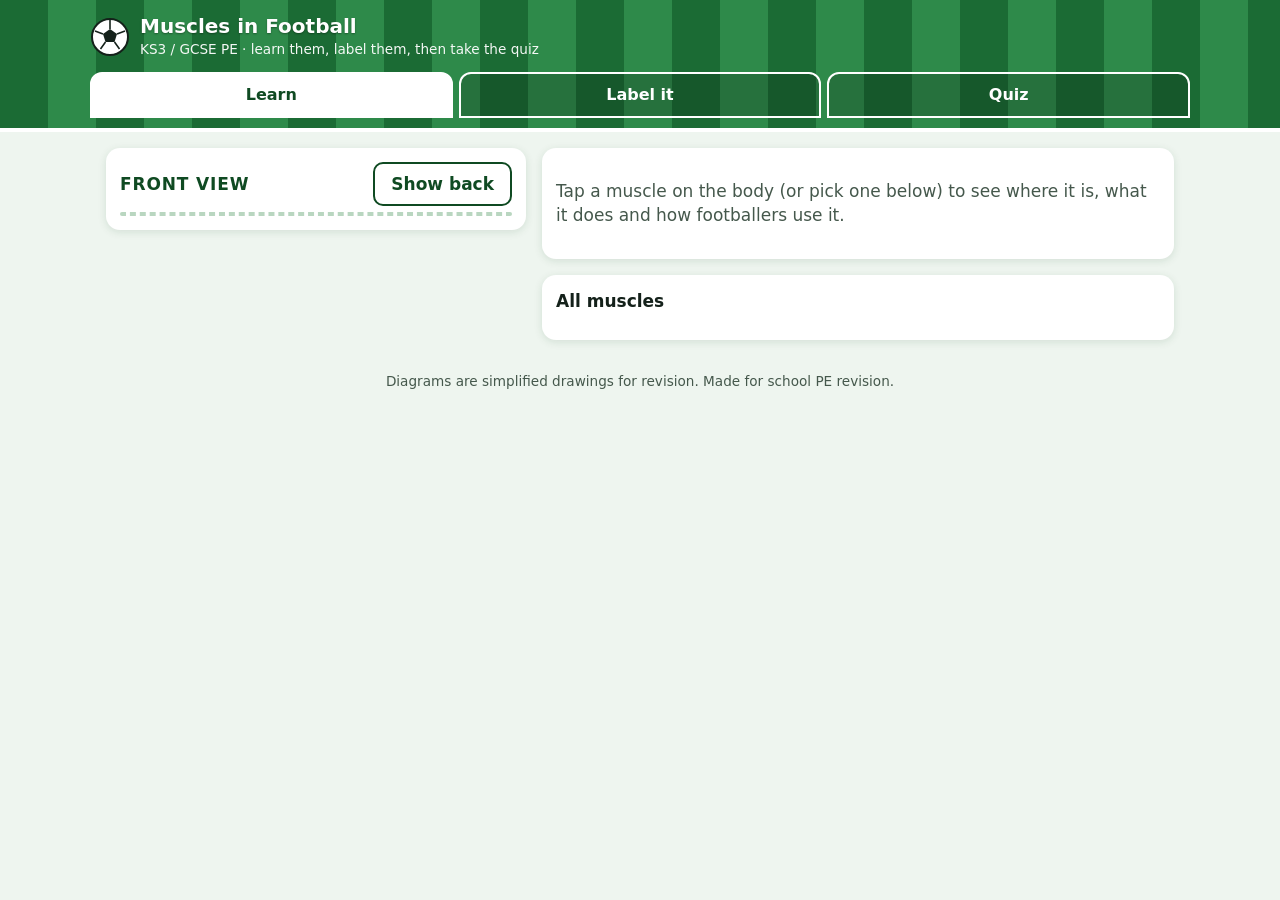
==== muscles-football-quiz/index.html @ 6f55fd4d "Add football muscles quiz" ====
<!DOCTYPE html>
<html lang="en-GB">
<head>
<meta charset="utf-8">
<meta name="viewport" content="width=device-width, initial-scale=1">
<title>Muscles in Football – Learn, Label & Quiz (KS3/GCSE PE)</title>
<style>
  :root{
    --pitch:#1b6b34; --pitch-dark:#0f4a22; --pitch-light:#2e8a4a; --line:#ffffff;
    --ink:#14211a; --muted:#45584c; --card:#ffffff; --bg:#eef5ef;
    --muscle:#d8735f; --muscle-stroke:#8f3a2b; --hover:#f0a08e;
    --sel:#ffd23f; --ok:#1f8a3b; --ok-bg:#dff3e4; --bad:#b3261e; --bad-bg:#fbe3e1;
    --focus:#1d4ed8; --radius:14px;
  }
  *{box-sizing:border-box}
  html,body{margin:0}
  body{font-family:system-ui,-apple-system,"Segoe UI",Roboto,Arial,sans-serif;color:var(--ink);background:var(--bg);line-height:1.45;font-size:17px}
  header{background:repeating-linear-gradient(90deg,var(--pitch) 0 48px,var(--pitch-light) 48px 96px);color:#fff;padding:14px 16px 10px;border-bottom:4px solid var(--line)}
  .brand{display:flex;align-items:center;gap:10px;max-width:1100px;margin:0 auto}
  .brand h1{font-size:1.25rem;margin:0;line-height:1.2;text-shadow:0 1px 2px rgba(0,0,0,.35)}
  .brand p{margin:2px 0 0;font-size:.85rem;opacity:.95}
  .ball{flex:none;width:40px;height:40px}
  nav[role=tablist]{display:flex;gap:6px;max-width:1100px;margin:12px auto 0}
  .tab{flex:1;min-height:46px;border:2px solid #fff;background:rgba(0,0,0,.18);color:#fff;font-weight:700;font-size:1rem;border-radius:12px 12px 0 0;cursor:pointer}
  .tab[aria-selected=true]{background:#fff;color:var(--pitch-dark)}
  main{max-width:1100px;margin:0 auto;padding:16px}
  .panel[hidden]{display:none}
  .layout{display:grid;gap:16px}
  @media (min-width:820px){.layout{grid-template-columns:minmax(300px,420px) 1fr;align-items:start}}
  .box{background:var(--card);border-radius:var(--radius);padding:14px;box-shadow:0 2px 8px rgba(15,74,34,.12)}
  .diagram-wrap{position:relative}
  .diagram-head{display:flex;justify-content:space-between;align-items:center;gap:8px;margin-bottom:6px}
  .view-label{font-weight:800;letter-spacing:.05em;text-transform:uppercase;color:var(--pitch-dark)}
  .diagram svg{width:100%;height:auto;max-height:68vh;display:block;margin:0 auto;touch-action:manipulation}
  .diagram{background:radial-gradient(circle at 50% 45%,#f7fbf7 0 55%,#e3efe5 100%);border-radius:12px;border:2px dashed #b9d6c0}
  .body-outline{fill:#f3dcc8;stroke:#7a5a45;stroke-width:1.6;stroke-linejoin:round}
  .detail{fill:none;stroke:#7a5a45;stroke-width:1;opacity:.6}
  .muscle{cursor:pointer;outline:none}
  .muscle path,.muscle ellipse{fill:var(--muscle);stroke:var(--muscle-stroke);stroke-width:1.3;transition:fill .15s}
  @media (hover:hover){.muscle:hover path,.muscle:hover ellipse{fill:var(--hover)}}
  .muscle:focus-visible path,.muscle:focus-visible ellipse{stroke:var(--focus);stroke-width:3}
  .muscle.selected path,.muscle.selected ellipse{fill:var(--sel);stroke:#7a5b00;stroke-width:2.2}
  .muscle.correct path,.muscle.correct ellipse{fill:#3fbf63;stroke:#0d5a23;stroke-width:2.4}
  .muscle.wrong path,.muscle.wrong ellipse{fill:#e5534b;stroke:#6e130e;stroke-width:2.4}
  .muscle.reveal path,.muscle.reveal ellipse{fill:#3fbf63;stroke:#0d5a23;stroke-width:2.4;animation:pulse 1s ease-in-out 3}
  @keyframes pulse{50%{stroke-width:5;stroke:#ffd23f}}
  button{font:inherit}
  .btn{min-height:44px;padding:8px 16px;border-radius:10px;border:2px solid var(--pitch-dark);background:var(--pitch);color:#fff;font-weight:700;cursor:pointer}
  .btn:hover{background:var(--pitch-dark)}
  .btn.secondary{background:#fff;color:var(--pitch-dark)}
  .btn.secondary:hover{background:#e6f2e9}
  .btn[hidden]{display:none}
  :focus-visible{outline:3px solid var(--focus);outline-offset:2px}
  .chips{display:flex;flex-wrap:wrap;gap:8px;margin-top:12px}
  .chip{min-height:44px;padding:6px 12px;border-radius:999px;border:2px solid #b9d6c0;background:#fff;color:var(--ink);font-weight:600;cursor:pointer}
  .chip[aria-pressed=true]{background:var(--sel);border-color:#7a5b00}
  .card-name{margin:0 0 4px;font-size:1.45rem;color:var(--pitch-dark)}
  .card-sub{margin:0 0 10px;color:var(--muted);font-size:.9rem}
  dl.facts{margin:0;display:grid;gap:10px}
  dl.facts dt{font-weight:800;font-size:.8rem;text-transform:uppercase;letter-spacing:.05em;color:var(--muted)}
  dl.facts dd{margin:0}
  .football{background:#e8f5ec;border-left:5px solid var(--pitch);padding:8px 10px;border-radius:8px}
  .placeholder{color:var(--muted)}
  .prompt{font-size:1.3rem;margin:0 0 8px}
  .prompt strong{color:var(--pitch-dark)}
  .feedback{min-height:3em;padding:10px;border-radius:10px;margin:10px 0;font-weight:600}
  .feedback[data-result=correct]{background:var(--ok-bg);color:#0d4f1f}
  .feedback[data-result=wrong]{background:var(--bad-bg);color:#7d1711}
  .scoreline{display:flex;justify-content:space-between;align-items:center;gap:8px;flex-wrap:wrap;font-weight:700}
  .progress{height:14px;background:#d7e7db;border-radius:999px;overflow:hidden;margin:6px 0 14px}
  .progress > div{height:100%;width:0;background:linear-gradient(90deg,var(--pitch),#55c271);transition:width .3s}
  #qText{font-size:1.2rem;margin:4px 0 14px}
  #qOptions{display:grid;gap:10px}
  .opt{text-align:left;min-height:52px;padding:10px 14px;border:2px solid #b9d6c0;border-radius:12px;background:#fff;color:var(--ink);font-weight:600;cursor:pointer;font-size:1rem}
  .opt:hover:not(:disabled){border-color:var(--pitch);background:#f1f8f3}
  .opt:disabled{cursor:default}
  .opt.correct{background:var(--ok-bg);border-color:var(--ok);color:#0d4f1f}
  .opt.correct::after{content:"  ✔"}
  .opt.wrong{background:var(--bad-bg);border-color:var(--bad);color:#7d1711}
  .opt.wrong::after{content:"  ✘"}
  .explain{margin-top:12px;padding:10px;border-radius:10px;background:#f4f7f5;border-left:5px solid var(--pitch)}
  .explain[hidden]{display:none}
  .actions{display:flex;gap:10px;flex-wrap:wrap;margin-top:12px}
  .big-score{font-size:2.6rem;font-weight:900;color:var(--pitch-dark);margin:4px 0}
  .review-item{border:1px solid #d7e7db;border-radius:10px;padding:10px;margin:8px 0;background:#fbfdfb}
  .review-item p{margin:4px 0}
  .best{font-size:.95rem;color:var(--muted);font-weight:600}
  footer{text-align:center;color:var(--muted);font-size:.85rem;padding:16px}
  .sr-only{position:absolute;width:1px;height:1px;overflow:hidden;clip:rect(0 0 0 0);white-space:nowrap}
  @media (prefers-reduced-motion:reduce){*{animation:none!important;transition:none!important}}
</style>
</head>
<body>
<header>
  <div class="brand">
    <svg class="ball" viewBox="0 0 40 40" aria-hidden="true"><circle cx="20" cy="20" r="18" fill="#fff" stroke="#14211a" stroke-width="2"/><polygon points="20,12 27,17 24.5,25 15.5,25 13,17" fill="#14211a"/><path d="M20 12V3M27 17l8-3M24.5 25l5 7M15.5 25l-5 7M13 17l-8-3" stroke="#14211a" stroke-width="1.6"/></svg>
    <div>
      <h1>Muscles in Football</h1>
      <p>KS3 / GCSE PE · learn them, label them, then take the quiz</p>
    </div>
  </div>
  <nav role="tablist" aria-label="Mode">
    <button class="tab" role="tab" id="tab-learn" aria-controls="panel-learn" aria-selected="true">Learn</button>
    <button class="tab" role="tab" id="tab-label" aria-controls="panel-label" aria-selected="false" tabindex="-1">Label it</button>
    <button class="tab" role="tab" id="tab-quiz" aria-controls="panel-quiz" aria-selected="false" tabindex="-1">Quiz</button>
  </nav>
</header>

<main>
  <!-- LEARN -->
  <section class="panel" id="panel-learn" role="tabpanel" aria-labelledby="tab-learn">
    <div class="layout">
      <div class="box diagram-wrap">
        <div class="diagram-head">
          <span class="view-label" data-role="viewLabel">Front view</span>
          <button class="btn secondary" data-role="viewToggle" aria-pressed="false">Show back</button>
        </div>
        <div class="diagram" data-role="diagram"></div>
      </div>
      <div>
        <div class="box" id="infoCard" aria-live="polite">
          <p class="placeholder">Tap a muscle on the body (or pick one below) to see where it is, what it does and how footballers use it.</p>
        </div>
        <div class="box" style="margin-top:16px">
          <strong>All muscles</strong>
          <div class="chips" id="chips"></div>
        </div>
      </div>
    </div>
  </section>

  <!-- LABEL -->
  <section class="panel" id="panel-label" role="tabpanel" aria-labelledby="tab-label" hidden>
    <div class="layout">
      <div class="box diagram-wrap">
        <div class="diagram-head">
          <span class="view-label" data-role="viewLabel">Front view</span>
          <button class="btn secondary" data-role="viewToggle" aria-pressed="false">Show back</button>
        </div>
        <div class="diagram" data-role="diagram"></div>
      </div>
      <div class="box">
        <p class="prompt">Tap the: <strong id="labelTarget" data-target=""></strong></p>
        <div class="feedback" id="labelFeedback" aria-live="polite" data-result="">Find it on the body. Switch between front and back if you need to.</div>
        <div class="scoreline"><span>Score: <span id="labelScore">0 / 0</span></span>
          <button class="btn" id="labelNext" hidden>Next muscle ▶</button></div>
      </div>
    </div>
  </section>

  <!-- QUIZ -->
  <section class="panel" id="panel-quiz" role="tabpanel" aria-labelledby="tab-quiz" hidden>
    <div class="box" id="qRun">
      <div class="scoreline"><span id="qCount">Question 1 of 15</span><span class="best" id="bestScore">Best: none yet</span></div>
      <div class="progress" id="qProgress" role="progressbar" aria-label="Quiz progress" aria-valuemin="0" aria-valuemax="15" aria-valuenow="0"><div></div></div>
      <h2 id="qText" tabindex="-1"></h2>
      <div id="qOptions" role="group" aria-labelledby="qText"></div>
      <div class="explain" id="qExplain" aria-live="polite" hidden></div>
      <div class="actions"><button class="btn" id="qNext" hidden>Next ▶</button></div>
    </div>
    <div class="box" id="qResults" hidden>
      <h2 style="margin:0">Full time! ⚽</h2>
      <div class="big-score" id="qFinalScore" data-score="0">0 / 15</div>
      <p id="qMessage"></p>
      <p class="best" id="bestScoreResults"></p>
      <div class="actions"><button class="btn" id="qRetry">Play again (new questions)</button></div>
      <h3>Ones to review</h3>
      <div id="qReview"></div>
    </div>
  </section>
</main>
<footer>Diagrams are simplified drawings for revision. Made for school PE revision.</footer>

<script>
(function(){
"use strict";

/* ---------- Data ---------- */
var MUSCLES = {
  deltoid:{name:"Deltoid", views:["front","back"],
    location:"The rounded cap of the shoulder. The front (anterior) part is seen from the front; the back is the posterior deltoid.",
    action:"Abducts the arm at the shoulder (lifts it out to the side). The front part also flexes the shoulder (arm forwards and up); the posterior deltoid extends it (pulls the arm back).",
    football:"A goalkeeper raises their arms up to catch or tip a high cross over the bar. The posterior deltoid pulls the arms back behind the head to wind up a throw-in.",
    pair:"Latissimus dorsi (abduction / adduction at the shoulder)"},
  pecs:{name:"Pectorals", views:["front"],
    location:"The chest, across the front of the ribcage.",
    action:"Adducts the arm at the shoulder and brings it across the chest (horizontal flexion).",
    football:"A goalkeeper sweeps an arm across their body to palm a shot away,.",
    pair:null},
  biceps:{name:"Biceps", views:["front"],
    location:"The front of the upper arm.",
    action:"Flexes the elbow (bends the arm).",
    football:"A goalkeeper bends the elbows to pull a caught ball safely into the chest.",
    pair:"Triceps (at the elbow)"},
  triceps:{name:"Triceps", views:["back"],
    location:"The back of the upper arm.",
    action:"Extends the elbow (straightens the arm).",
    football:"Straightening the arms to release a throw-in, or a goalkeeper pushing the ball out to a defender.",
    pair:"Biceps (at the elbow)"},
  lats:{name:"Latissimus dorsi", views:["back"],
    location:"The large muscle on the sides of the back, below the armpits.",
    action:"Adducts and extends the arm at the shoulder (pulls the arm down and back towards the body).",
    football:"On a long throw-in, the lats pull the arms powerfully down and forwards from behind the head to launch the ball.",
    pair:"Deltoid (adduction / abduction at the shoulder)"},
  glutes:{name:"Gluteals", views:["back"],
    location:"The buttocks, at the back of the hip.",
    action:"Extends the hip (moves the leg backwards).",
    football:"Driving each leg back hard when sprinting after a through ball, and when jumping.",
    pair:"Hip flexors (at the hip)"},
  quads:{name:"Quadriceps", views:["front"],
    location:"The front of the thigh (a group of four muscles).",
    action:"Extends the knee (straightens the leg).",
    football:"Straightening the knee to strike the ball when shooting or passing; also extending the knees to jump for a header.",
    pair:"Hamstrings (at the knee)"},
  hamstrings:{name:"Hamstrings", views:["back"],
    location:"The back of the thigh (a group of three muscles).",
    action:"Flexes the knee (bends the leg). They also help extend the hip.",
    football:"Bending the knee to take the leg back in the backswing before a kick, and pulling the leg through when sprinting.",
    pair:"Quadriceps (at the knee)"},
  gastrocnemius:{name:"Gastrocnemius", views:["back"],
    location:"The back of the lower leg – the calf.",
    action:"Plantar flexion of the ankle (points the toes / pushes up onto tiptoes).",
    football:"Pushing up off the toes to jump for a header, and pushing off the ground with each stride when sprinting.",
    pair:"Tibialis anterior (at the ankle)"}
};
var ORDER = ["deltoid","pecs","biceps","triceps","lats","glutes","quads","hamstrings","gastrocnemius"];

/* Each question: q, a (correct), w (3 wrong), e (explanation), t (type) */
var BANK = [
  {t:"location",q:"Which muscle group is found at the front of the thigh?",a:"Quadriceps",w:["Hamstrings","Gastrocnemius","Gluteals"],e:"The quadriceps are the four muscles at the front of the thigh. The hamstrings are at the back."},
  {t:"location",q:"Where are the hamstrings?",a:"The back of the thigh",w:["The front of the thigh","The back of the lower leg","The back of the upper arm"],e:"The hamstrings run down the back of the thigh, from the hip to just below the knee."},
  {t:"location",q:"The gastrocnemius is found in the…",a:"Calf (back of the lower leg)",w:["Front of the shin","Back of the thigh","Buttocks"],e:"The gastrocnemius is the main calf muscle at the back of the lower leg."},
  {t:"location",q:"Which muscle forms the rounded cap of the shoulder?",a:"Deltoid",w:["Pectorals","Latissimus dorsi","Triceps"],e:"The deltoid covers the shoulder joint. Its back part is the posterior deltoid."},
  {t:"location",q:"Where are the triceps?",a:"The back of the upper arm",w:["The front of the upper arm","The top of the shoulder","The forearm"],e:"Triceps are at the back of the upper arm; biceps are at the front."},
  {t:"location",q:"Where is the latissimus dorsi?",a:"The sides of the back, below the armpits",w:["The chest","The front of the stomach","The back of the thigh"],e:"The ‘lats’ are the big, wide muscles on the sides of the back."},
  {t:"location",q:"Which muscle group is found in the chest?",a:"Pectorals",w:["Latissimus dorsi","Deltoid","Gluteals"],e:"The pectorals (‘pecs’) cover the front of the chest."},
  {t:"location",q:"The gluteals are located in the…",a:"Buttocks (back of the hip)",w:["Back of the knee","Lower stomach","Front of the thigh"],e:"The gluteals make up the buttocks and act on the hip joint."},
  {t:"location",q:"Which muscle is at the front of the upper arm?",a:"Biceps",w:["Triceps","Deltoid","Pectorals"],e:"The biceps are at the front of the upper arm."},
  {t:"location",q:"Which of these muscles can you see on the BACK view of the body?",a:"Hamstrings",w:["Quadriceps","Pectorals","Biceps"],e:"Hamstrings are at the back of the thigh. Quads, pecs and biceps are all on the front."},
  {t:"action",q:"What is the main action of the quadriceps?",a:"Extending (straightening) the knee",w:["Flexing (bending) the knee","Plantar flexion of the ankle","Extending the hip"],e:"The quadriceps extend the knee. The hamstrings do the opposite – they flex it."},
  {t:"action",q:"What is the main action of the hamstrings?",a:"Flexing (bending) the knee",w:["Extending the knee","Abducting the arm","Plantar flexion of the ankle"],e:"The hamstrings flex the knee (and help extend the hip)."},
  {t:"action",q:"Which movement does the gastrocnemius cause at the ankle?",a:"Plantar flexion (pointing the toes)",w:["Dorsiflexion (pulling the toes up)","Flexion of the hip","Extension of the elbow"],e:"The gastrocnemius plantar flexes the ankle. Tibialis anterior does dorsiflexion."},
  {t:"action",q:"What is the main action of the biceps?",a:"Flexing the elbow",w:["Extending the elbow","Extending the knee","Abducting the shoulder"],e:"The biceps bend (flex) the arm at the elbow."},
  {t:"action",q:"What is the main action of the triceps?",a:"Extending the elbow",w:["Flexing the elbow","Flexing the knee","Adducting the shoulder"],e:"The triceps straighten (extend) the arm at the elbow."},
  {t:"action",q:"What is the main action of the gluteals?",a:"Extending the hip (moving the leg backwards)",w:["Flexing the hip","Flexing the elbow","Plantar flexion of the ankle"],e:"The gluteals extend the hip, driving the leg backwards."},
  {t:"action",q:"What is the main action of the deltoid?",a:"Abducting the arm at the shoulder (lifting it out to the side)",w:["Flexing the elbow","Extending the knee","Extending the hip"],e:"The deltoid abducts the arm. Its front part flexes the shoulder and its posterior part extends it."},
  {t:"action",q:"What does the latissimus dorsi do?",a:"Adducts and extends the arm at the shoulder",w:["Abducts the arm at the shoulder","Flexes the elbow","Extends the hip"],e:"The lats pull the arm down and back towards the body (adduction and extension)."},
  {t:"action",q:"What do the pectorals do?",a:"Adduct the arm and bring it across the chest",w:["Extend the elbow","Abduct the arm","Extend the hip"],e:"The pectorals adduct the arm and bring it across the chest (horizontal flexion)."},
  {t:"action",q:"Which muscle works as an antagonistic pair with the quadriceps at the knee?",a:"Hamstrings",w:["Gastrocnemius","Gluteals","Biceps"],e:"Quadriceps and hamstrings are an antagonistic pair: one contracts while the other relaxes."},
  {t:"action",q:"Which muscle works as an antagonistic pair with the biceps at the elbow?",a:"Triceps",w:["Deltoid","Pectorals","Latissimus dorsi"],e:"Biceps flex the elbow and triceps extend it – a classic antagonistic pair."},
  {t:"football",q:"A striker shoots and the leg straightens at the knee to hit the ball. Which muscle is the main mover (agonist)?",a:"Quadriceps",w:["Hamstrings","Gastrocnemius","Biceps"],e:"The quadriceps contract to extend the knee as the foot strikes the ball."},
  {t:"football",q:"Before kicking, a player bends the knee to swing the leg back. Which muscle does this?",a:"Hamstrings",w:["Quadriceps","Gluteals","Pectorals"],e:"The hamstrings flex the knee in the backswing / preparation phase."},
  {t:"football",q:"A defender pushes up off their toes to jump for a header. Which muscle causes the plantar flexion?",a:"Gastrocnemius",w:["Quadriceps","Hamstrings","Latissimus dorsi"],e:"The gastrocnemius plantar flexes the ankle to push off the ground."},
  {t:"football",q:"A winger sprints after a through ball, driving each leg back at the hip. Which muscle extends the hip?",a:"Gluteals",w:["Quadriceps","Pectorals","Biceps"],e:"The gluteals extend the hip, powering the leg backwards in each stride."},
  {t:"football",q:"On a long throw-in, which muscle pulls the arms down and forwards from behind the head?",a:"Latissimus dorsi",w:["Biceps","Gastrocnemius","Deltoid"],e:"The lats extend and adduct the shoulder, pulling the arms down and forwards to release the ball."},
  {t:"football",q:"As a throw-in is released, the elbows straighten. Which muscle extends the elbows?",a:"Triceps",w:["Biceps","Pectorals","Hamstrings"],e:"The triceps extend the elbow to push the ball away."},
  {t:"football",q:"A goalkeeper catches the ball and bends the elbows to pull it into the chest. Which muscle flexes the elbows?",a:"Biceps",w:["Triceps","Deltoid","Latissimus dorsi"],e:"The biceps flex the elbow to bring the ball in safely."},
  {t:"football",q:"A goalkeeper lifts their arms up and out to reach a high cross. Which shoulder muscle does this?",a:"Deltoid",w:["Latissimus dorsi","Biceps","Gluteals"],e:"The deltoid abducts and flexes the shoulder to raise the arms."},
  {t:"football",q:"A goalkeeper sweeps an arm across their body to palm a shot away. Which muscle brings the arm across the chest?",a:"Pectorals",w:["Triceps","Latissimus dorsi","Gastrocnemius"],e:"The pectorals adduct the arm and bring it across the chest (horizontal flexion)."},
  {t:"football",q:"A player jumps for a header and straightens the knees to take off. Which muscle extends the knees?",a:"Quadriceps",w:["Hamstrings","Biceps","Pectorals"],e:"The quadriceps extend the knees to drive the body upwards."},
  {t:"football",q:"When a player kicks, the quadriceps contract to extend the knee. What role do the hamstrings play?",a:"Antagonist – they relax and lengthen",w:["Agonist – they contract to extend the knee","They plantar flex the ankle","They abduct the hip"],e:"In an antagonistic pair, the antagonist (hamstrings) relaxes while the agonist (quadriceps) contracts."},
  {t:"football",q:"Which muscle pulls the arms back behind the head to wind up a throw-in?",a:"Posterior deltoid",w:["Pectorals","Biceps","Quadriceps"],e:"The posterior (back) part of the deltoid extends the shoulder, taking the arms back."}
];
var QUIZ_LEN = 15;
var BEST_KEY = "mfq-best-v1";

/* ---------- SVG diagram ---------- */
var MIRROR = ' transform="matrix(-1 0 0 1 200 0)"';
var OUTLINE =
  '<circle class="body-outline" cx="100" cy="38" r="24"/>' +
  '<path class="body-outline" d="M90,58 L110,58 L112,80 L88,80 Z"/>' +
  '<path class="body-outline" d="M70,78 Q100,70 130,78 L144,90 L138,150 L130,200 L134,232 L66,232 L70,200 L62,150 L56,90 Z"/>' +
  '<path class="body-outline" d="M58,84 L40,96 L30,170 L22,240 L36,244 L44,174 L60,124 Z"/>' +
  '<path class="body-outline"' + MIRROR + ' d="M58,84 L40,96 L30,170 L22,240 L36,244 L44,174 L60,124 Z"/>' +
  '<ellipse class="body-outline" cx="28" cy="254" rx="9" ry="12"/>' +
  '<ellipse class="body-outline" cx="172" cy="254" rx="9" ry="12"/>' +
  '<path class="body-outline" d="M66,226 L99,230 L98,300 L94,380 L93,418 L75,418 L72,380 L65,300 Z"/>' +
  '<path class="body-outline"' + MIRROR + ' d="M66,226 L99,230 L98,300 L94,380 L93,418 L75,418 L72,380 L65,300 Z"/>' +
  '<ellipse class="body-outline" cx="82" cy="426" rx="13" ry="7"/>' +
  '<ellipse class="body-outline" cx="118" cy="426" rx="13" ry="7"/>';

var SHAPES = {
  deltoid:'<ellipse cx="55" cy="97" rx="11" ry="15" transform="rotate(20 55 97)"/>',
  pecs:'<path d="M72,98 Q86,92 98,98 L98,128 Q84,135 70,124 Z"/>',
  biceps:'<ellipse cx="44" cy="140" rx="8" ry="22" transform="rotate(10 44 140)"/>',
  triceps:'<ellipse cx="44" cy="140" rx="8" ry="22" transform="rotate(10 44 140)"/>',
  lats:'<path d="M66,116 Q82,122 97,140 L97,186 Q84,190 73,196 L67,152 Z"/>',
  glutes:'<path d="M69,206 Q84,198 98,206 L98,242 Q84,252 69,242 Z"/>',
  quads:'<path d="M70,240 L98,242 L96,300 L90,330 L76,330 L69,300 Z"/>',
  hamstrings:'<path d="M70,256 L98,256 L96,305 L90,330 L76,330 L69,302 Z"/>',
  gastrocnemius:'<ellipse cx="83" cy="362" rx="10" ry="24"/>'
};
// Left-side shape plus a mirrored copy for the right side.
function pairShape(id){
  var s = SHAPES[id];
  return '<g class="muscle" data-muscle="'+id+'" tabindex="0" role="button" aria-label="'+MUSCLES[id].name+'">' +
    s + '<g'+MIRROR+'>'+s+'</g></g>';
}
function buildSVG(view){
  var ids = ORDER.filter(function(id){ return MUSCLES[id].views.indexOf(view) !== -1; });
  var details = view === "front"
    ? '<path class="detail" d="M92,40 Q100,46 108,40"/><circle cx="91" cy="32" r="2" fill="#7a5a45"/><circle cx="109" cy="32" r="2" fill="#7a5a45"/><path class="detail" d="M100,140 L100,196"/>'
    : '<path class="detail" d="M100,82 L100,204"/><path class="detail" d="M80,24 Q100,10 120,24"/>';
  var title = view === "front" ? "Front view of the body" : "Back view of the body";
  return '<svg viewBox="0 0 200 440" data-view="'+view+'" role="group" aria-label="'+title+'">' +
    '<title>'+title+'</title>' + OUTLINE + details +
    ids.map(pairShape).join("") + '</svg>';
}

/* ---------- Helpers ---------- */
function $(sel, root){ return (root||document).querySelector(sel); }
function $all(sel, root){ return Array.prototype.slice.call((root||document).querySelectorAll(sel)); }
function shuffle(arr){ var a = arr.slice(); for (var i=a.length-1;i>0;i--){ var j=Math.floor(Math.random()*(i+1)); var t=a[i]; a[i]=a[j]; a[j]=t; } return a; }
function esc(s){ return String(s).replace(/[&<>"']/g, function(c){ return {"&":"&","<":"<",">":">",'"':""","'":"&#39;"}[c]; }); }

/* ---------- Diagram component ---------- */
function Diagram(panel, onPick){
  this.panel = panel; this.onPick = onPick; this.view = "front";
  this.host = $('[data-role=diagram]', panel);
  this.toggle = $('[data-role=viewToggle]', panel);
  this.label = $('[data-role=viewLabel]', panel);
  var self = this;
  this.toggle.addEventListener("click", function(){ self.setView(self.view === "front" ? "back" : "front"); });
  this.host.addEventListener("click", function(ev){
    var g = ev.target.closest && ev.target.closest(".muscle");
    if (g) self.onPick(g.getAttribute("data-muscle"), g);
  });
  this.host.addEventListener("keydown", function(ev){
    if (ev.key !== "Enter" && ev.key !== " " && ev.key !== "Spacebar") return;
    var g = ev.target.closest && ev.target.closest(".muscle");
    if (g){ ev.preventDefault(); self.onPick(g.getAttribute("data-muscle"), g); }
  });
  this.render();
}
Diagram.prototype.render = function(){
  this.host.innerHTML = buildSVG(this.view);
  var back = this.view === "back";
  this.toggle.setAttribute("aria-pressed", back ? "true" : "false");
  this.toggle.textContent = back ? "Show front" : "Show back";
  this.label.textContent = back ? "Back view" : "Front view";
  if (this.afterRender) this.afterRender();
};
Diagram.prototype.setView = function(v){ if (v !== this.view){ this.view = v; this.render(); } };
Diagram.prototype.region = function(id){ return $('.muscle[data-muscle="'+id+'"]', this.host); };
Diagram.prototype.clearMarks = function(){ $all(".muscle", this.host).forEach(function(g){ g.classList.remove("selected","correct","wrong","reveal"); }); };

/* ---------- Tabs ---------- */
var tabs = $all('[role=tab]');
function selectTab(tab, focus){
  tabs.forEach(function(t){
    var on = t === tab;
    t.setAttribute("aria-selected", on ? "true" : "false");
    t.tabIndex = on ? 0 : -1;
    document.getElementById(t.getAttribute("aria-controls")).hidden = !on;
  });
  if (focus) tab.focus();
  if (tab.id === "tab-quiz" && !quiz.started) quiz.start();
  if (tab.id === "tab-label" && !label.target) label.next();
}
tabs.forEach(function(t, i){
  t.addEventListener("click", function(){ selectTab(t); });
  t.addEventListener("keydown", function(ev){
    var n = null;
    if (ev.key === "ArrowRight") n = tabs[(i+1)%tabs.length];
    else if (ev.key === "ArrowLeft") n = tabs[(i-1+tabs.length)%tabs.length];
    else if (ev.key === "Home") n = tabs[0];
    else if (ev.key === "End") n = tabs[tabs.length-1];
    if (n){ ev.preventDefault(); selectTab(n, true); }
  });
});

/* ---------- Learn ---------- */
var learn = { selected:null };
var infoCard = $("#infoCard");
var chipsHost = $("#chips");
ORDER.forEach(function(id){
  var b = document.createElement("button");
  b.className = "chip"; b.type = "button"; b.textContent = MUSCLES[id].name;
  b.setAttribute("data-muscle", id); b.setAttribute("aria-pressed","false");
  b.addEventListener("click", function(){
    var m = MUSCLES[id];
    if (m.views.indexOf(learnDiagram.view) === -1) learnDiagram.setView(m.views[0]);
    learn.show(id);
  });
  chipsHost.appendChild(b);
});
learn.show = function(id){
  var m = MUSCLES[id]; learn.selected = id;
  learnDiagram.clearMarks();
  var g = learnDiagram.region(id); if (g) g.classList.add("selected");
  $all(".chip", chipsHost).forEach(function(c){ c.setAttribute("aria-pressed", c.getAttribute("data-muscle") === id ? "true" : "false"); });
  var sub = id === "deltoid"
    ? (learnDiagram.view === "back" ? "Shown here: posterior (back) deltoid · also on the front view" : "Shown here: front (anterior) deltoid · posterior deltoid on the back view")
    : "Seen on the " + m.views[0] + " view";
  infoCard.innerHTML =
    '<h2 class="card-name">'+esc(id === "deltoid" && learnDiagram.view === "back" ? "Deltoid (posterior)" : m.name)+'</h2>' +
    '<p class="card-sub">'+esc(sub)+'</p>' +
    '<dl class="facts">' +
      '<div><dt>Where is it?</dt><dd data-field="location">'+esc(m.location)+'</dd></div>' +
      '<div><dt>Main action</dt><dd data-field="action">'+esc(m.action)+'</dd></div>' +
      '<div class="football"><dt>⚽ In football</dt><dd data-field="football">'+esc(m.football)+'</dd></div>' +
      (m.pair ? '<div><dt>Antagonistic pair</dt><dd data-field="pair">'+esc(m.pair)+'</dd></div>' : '') +
    '</dl>';
};
var learnDiagram = new Diagram($("#panel-learn"), function(id){ learn.show(id); });
learnDiagram.afterRender = function(){
  if (!learn.selected) return;
  var g = learnDiagram.region(learn.selected);
  if (g){ g.classList.add("selected"); if (learn.selected === "deltoid") learn.show("deltoid"); }
};

/* ---------- Label practice ---------- */
var label = { target:null, answered:false, right:0, total:0 };
var labelTargetEl = $("#labelTarget"), labelFb = $("#labelFeedback"), labelScoreEl = $("#labelScore"), labelNextBtn = $("#labelNext");
var labelDiagram = new Diagram($("#panel-label"), function(id, g){ label.pick(id, g); });
labelDiagram.afterRender = function(){
  // re-apply marks after a view switch
  if (label.answered && label.lastPick){
    var p = labelDiagram.region(label.lastPick.id); if (p) p.classList.add(label.lastPick.cls);
    if (label.lastPick.cls === "wrong"){ var c = labelDiagram.region(label.target); if (c) c.classList.add("reveal"); }
  }
};
label.next = function(){
  var choices = ORDER.filter(function(id){ return id !== label.target; });
  label.target = choices[Math.floor(Math.random()*choices.length)];
  label.answered = false; label.lastPick = null;
  var m = MUSCLES[label.target];
  if (m.views.indexOf(labelDiagram.view) === -1) labelDiagram.setView(m.views[0]);
  labelDiagram.clearMarks();
  labelTargetEl.textContent = m.name;
  labelTargetEl.setAttribute("data-target", label.target);
  labelFb.setAttribute("data-result", "");
  labelFb.textContent = "Tap the " + m.name + " on the body.";
  labelNextBtn.hidden = true;
};
label.pick = function(id, g){
  if (label.answered || !label.target) return;
  label.answered = true; label.total++;
  var m = MUSCLES[label.target];
  if (id === label.target){
    label.right++;
    g.classList.add("correct"); label.lastPick = {id:id, cls:"correct"};
    labelFb.setAttribute("data-result","correct");
    labelFb.textContent = "✔ Correct! That's the " + m.name + ". " + m.action;
  } else {
    g.classList.add("wrong"); label.lastPick = {id:id, cls:"wrong"};
    var c = labelDiagram.region(label.target); if (c) c.classList.add("reveal");
    labelFb.setAttribute("data-result","wrong");
    labelFb.textContent = "✘ Not quite – that's the " + MUSCLES[id].name + ". The right answer, " + m.name + ", is flashing green (" + m.location.replace(/\.$/,"").toLowerCase() + ").";
  }
  labelScoreEl.textContent = label.right + " / " + label.total;
  labelNextBtn.hidden = false; labelNextBtn.focus();
};
labelNextBtn.addEventListener("click", function(){ label.next(); });

/* ---------- Best score (defensive) ---------- */
function readBest(){
  try {
    var raw = window.localStorage.getItem(BEST_KEY);
    if (raw == null) return null;
    var v = JSON.parse(raw);
    if (!v || typeof v !== "object") return null;
    var s = v.score, t = v.total;
    if (typeof s !== "number" || typeof t !== "number" || !isFinite(s) || !isFinite(t)) return null;
    if (s < 0 || t <= 0 || s > t || Math.floor(s) !== s) return null;
    return { score:s, total:t };
  } catch (e) { return null; }
}
function writeBest(score, total){
  try { window.localStorage.setItem(BEST_KEY, JSON.stringify({score:score,total:total,date:new Date().toISOString()})); return true; }
  catch (e) { return false; }
}
function bestText(){ var b = readBest(); return b ? "Best: " + b.score + " / " + b.total : "Best: none yet"; }

/* ---------- Quiz ---------- */
var quiz = { started:false, qs:[], i:0, score:0, missed:[], answered:false };
var qText=$("#qText"), qOptions=$("#qOptions"), qExplain=$("#qExplain"), qNext=$("#qNext"), qCount=$("#qCount"),
    qProgress=$("#qProgress"), qBar=$("#qProgress > div"), qRun=$("#qRun"), qResults=$("#qResults"), bestEl=$("#bestScore");
quiz.start = function(){
  quiz.started = true;
  quiz.qs = shuffle(BANK).slice(0, QUIZ_LEN).map(function(q){
    return { q:q.q, a:q.a, e:q.e, t:q.t, options: shuffle([q.a].concat(q.w)) };
  });
  quiz.i = 0; quiz.score = 0; quiz.missed = [];
  qRun.hidden = false; qResults.hidden = true;
  bestEl.textContent = bestText();
  quiz.render();
};
quiz.render = function(){
  var cur = quiz.qs[quiz.i];
  quiz.answered = false;
  qCount.textContent = "Question " + (quiz.i+1) + " of " + quiz.qs.length;
  qProgress.setAttribute("aria-valuenow", String(quiz.i));
  qBar.style.width = (quiz.i / quiz.qs.length * 100) + "%";
  qText.textContent = cur.q;
  qOptions.innerHTML = "";
  cur.options.forEach(function(opt){
    var b = document.createElement("button");
    b.type = "button"; b.className = "opt"; b.textContent = opt;
    b.addEventListener("click", function(){ quiz.answer(b, opt); });
    qOptions.appendChild(b);
  });
  qExplain.hidden = true; qExplain.textContent = "";
  qNext.hidden = true;
};
quiz.answer = function(btn, opt){
  if (quiz.answered) return;          // guard against double clicks
  quiz.answered = true;
  var cur = quiz.qs[quiz.i], right = opt === cur.a;
  $all(".opt", qOptions).forEach(function(b){
    b.disabled = true;
    if (b.textContent === cur.a) b.classList.add("correct");
  });
  if (right) quiz.score++;
  else { btn.classList.add("wrong"); quiz.missed.push({q:cur.q, chosen:opt, a:cur.a, e:cur.e}); }
  qExplain.innerHTML = (right ? "<strong>✔ Correct!</strong> " : "<strong>✘ Not quite.</strong> The answer is <strong>"+esc(cur.a)+"</strong>. ") + esc(cur.e);
  qExplain.hidden = false;
  qProgress.setAttribute("aria-valuenow", String(quiz.i+1));
  qBar.style.width = ((quiz.i+1) / quiz.qs.length * 100) + "%";
  qNext.textContent = quiz.i + 1 < quiz.qs.length ? "Next ▶" : "See my score";
  qNext.hidden = false; qNext.focus();
};
qNext.addEventListener("click", function(){
  if (!quiz.answered) return;
  if (quiz.i + 1 < quiz.qs.length){ quiz.i++; quiz.render(); qText.focus(); }
  else quiz.finish();
});
quiz.finish = function(){
  var total = quiz.qs.length, s = quiz.score, pct = Math.round(s/total*100);
  var prev = readBest(), newBest = !prev || s > prev.score;
  var saved = newBest ? writeBest(s, total) : true;
  qRun.hidden = true; qResults.hidden = false;
  var fs = $("#qFinalScore"); fs.textContent = s + " / " + total; fs.setAttribute("data-score", String(s));
  var msg = pct === 100 ? "Perfect hat-trick of knowledge – top of the league!" :
            pct >= 80 ? "Brilliant – that's a match-winning performance." :
            pct >= 60 ? "Solid result. Review the misses and go again." :
            pct >= 40 ? "Decent effort – a bit more training and you'll smash it." :
                        "Early days! Use Learn mode, then have another go.";
  $("#qMessage").textContent = pct + "% · " + msg;
  $("#bestScoreResults").textContent = (newBest && saved ? "New best score! " : "") + bestText();
  bestEl.textContent = bestText();
  var rv = $("#qReview");
  rv.innerHTML = quiz.missed.length ? quiz.missed.map(function(m){
    return '<div class="review-item"><p><strong>'+esc(m.q)+'</strong></p><p>Your answer: '+esc(m.chosen)+'</p><p>Correct answer: <strong>'+esc(m.a)+'</strong></p><p>'+esc(m.e)+'</p></div>';
  }).join("") : '<p>Nothing to review – you got them all right! 🏆</p>';
  $("#qRetry").focus();
};
$("#qRetry").addEventListener("click", function(){ quiz.start(); });

bestEl.textContent = bestText();
window.MFQ = { muscles:MUSCLES, bank:BANK };
})();
</script>
</body>
</html>
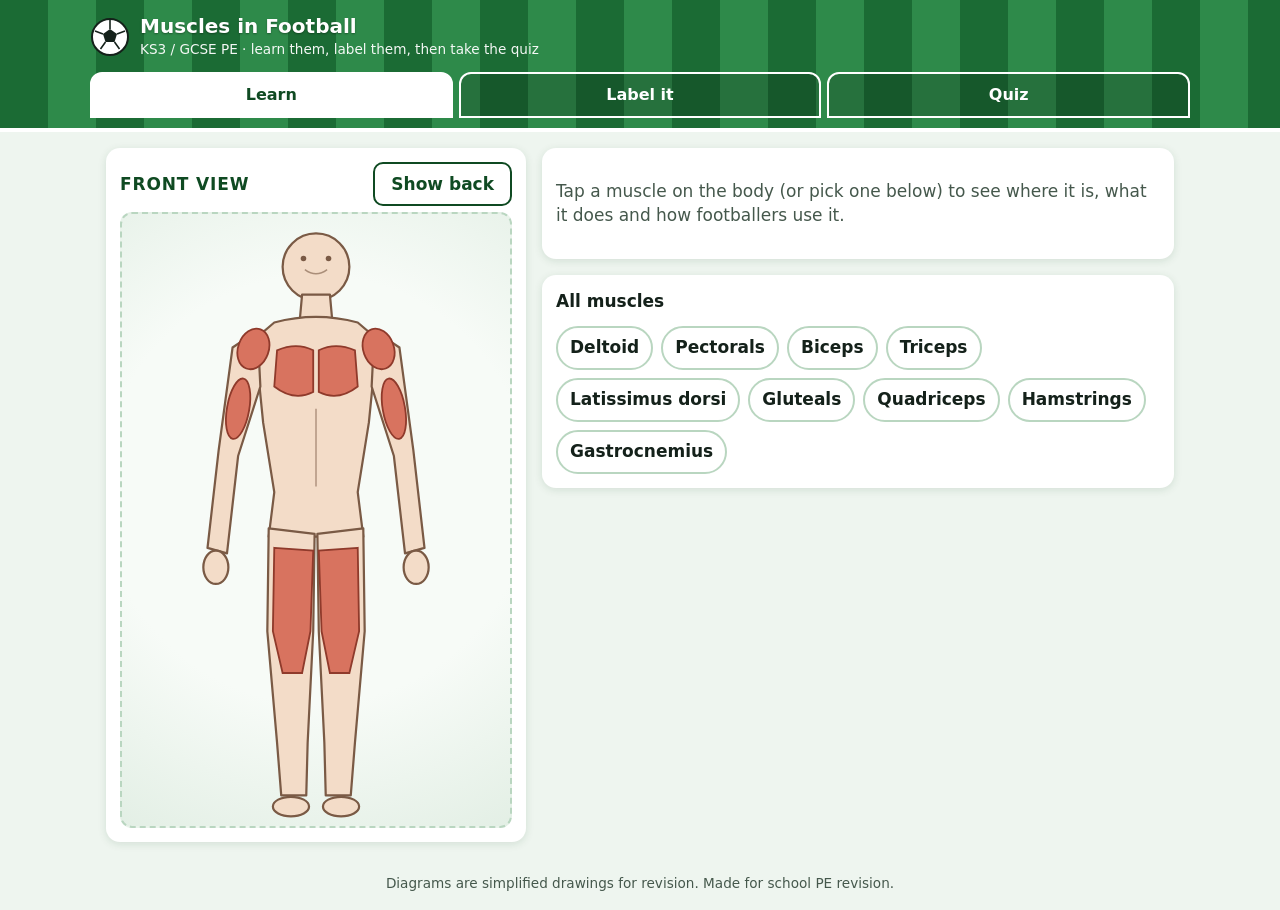
==== commit a29addd2: "Fix football muscles quiz escaping" ====
--- a/muscles-football-quiz/index.html
+++ b/muscles-football-quiz/index.html
@@ -3,7 +3,7 @@
 <head>
 <meta charset="utf-8">
 <meta name="viewport" content="width=device-width, initial-scale=1">
-<title>Muscles in Football – Learn, Label & Quiz (KS3/GCSE PE)</title>
+<title>Muscles in Football – Learn, Label and Quiz (KS3/GCSE PE)</title>
 <style>
   :root{
     --pitch:#1b6b34; --pitch-dark:#0f4a22; --pitch-light:#2e8a4a; --line:#ffffff;
@@ -311,7 +311,7 @@
 function $(sel, root){ return (root||document).querySelector(sel); }
 function $all(sel, root){ return Array.prototype.slice.call((root||document).querySelectorAll(sel)); }
 function shuffle(arr){ var a = arr.slice(); for (var i=a.length-1;i>0;i--){ var j=Math.floor(Math.random()*(i+1)); var t=a[i]; a[i]=a[j]; a[j]=t; } return a; }
-function esc(s){ return String(s).replace(/[&<>"']/g, function(c){ return {"&":"&","<":"<",">":">",'"':""","'":"&#39;"}[c]; }); }
+function esc(s){ return String(s).replace(/[&<>"']/g, function(c){ return {"&":"\x26amp;","<":"\x26lt;",">":"\x26gt;",'"':"\x26quot;","'":"\x26#39;"}[c]; }); }
 
 /* ---------- Diagram component ---------- */
 function Diagram(panel, onPick){
